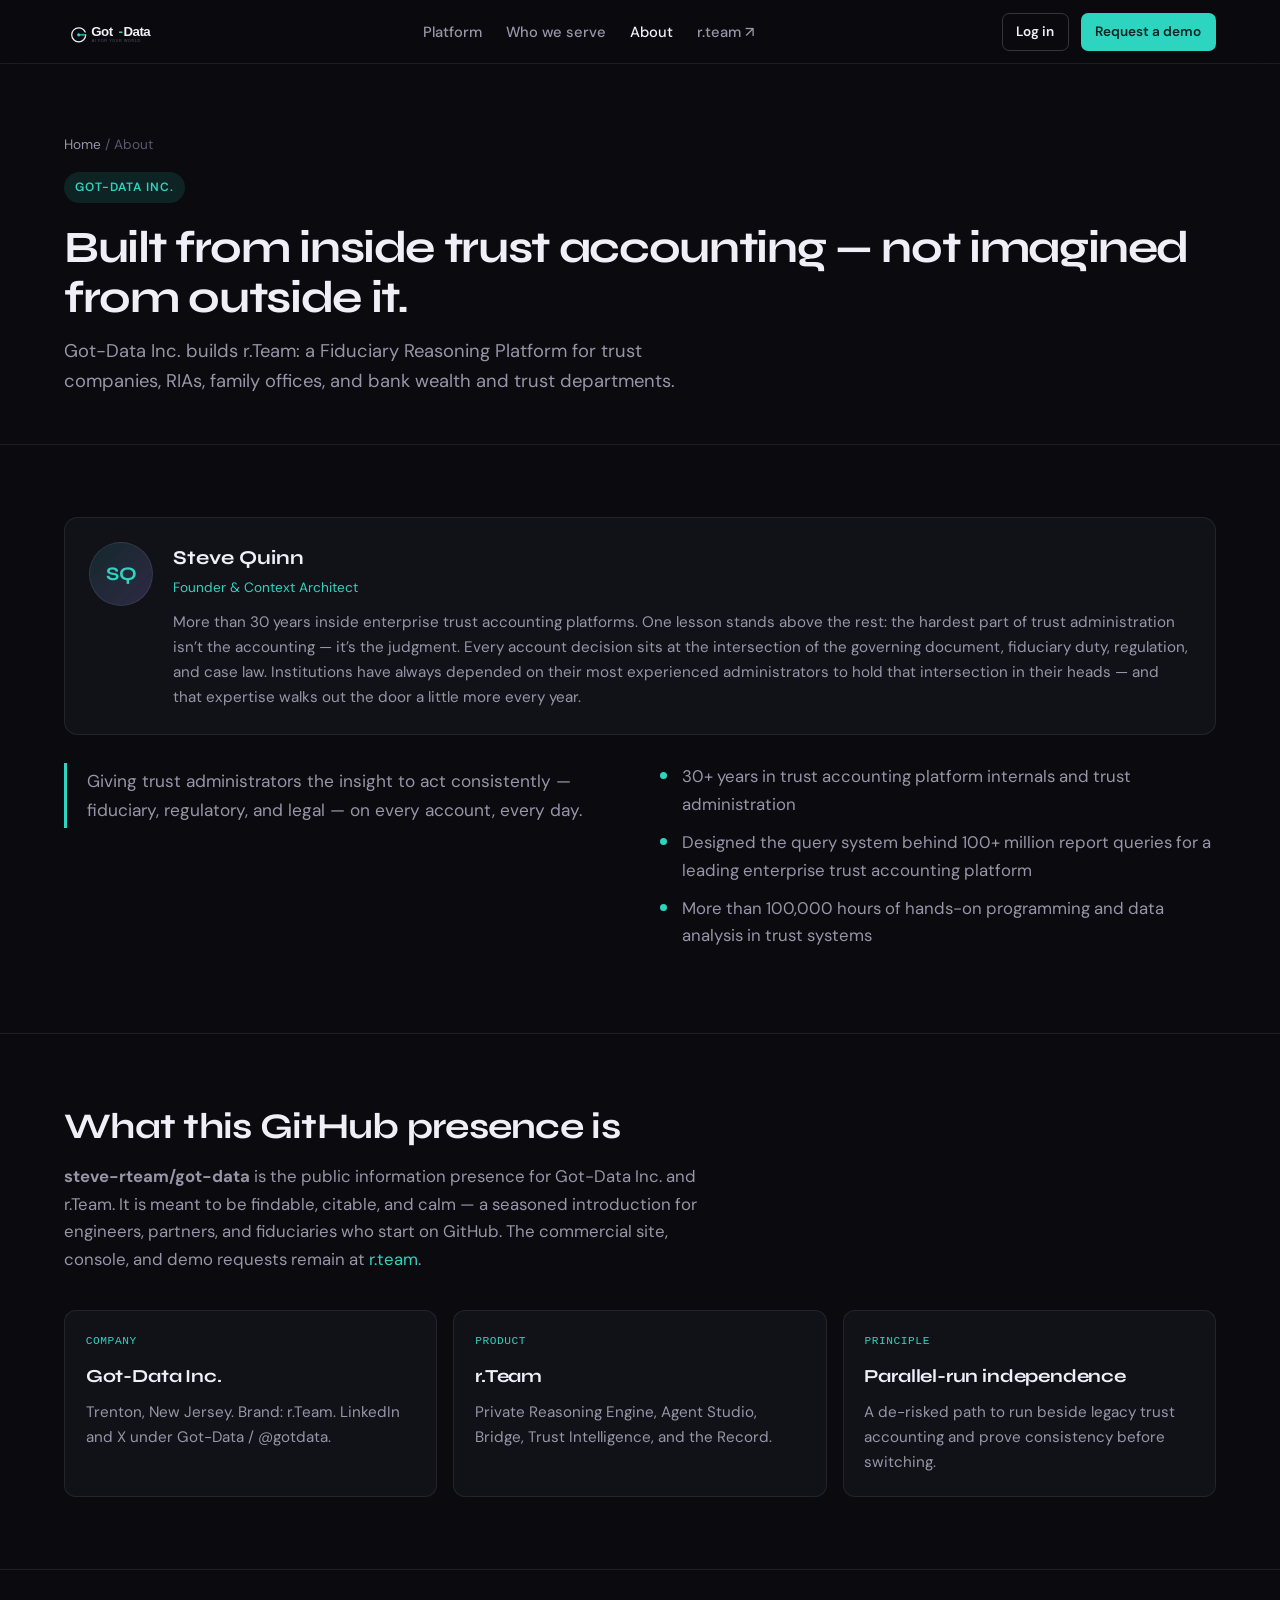
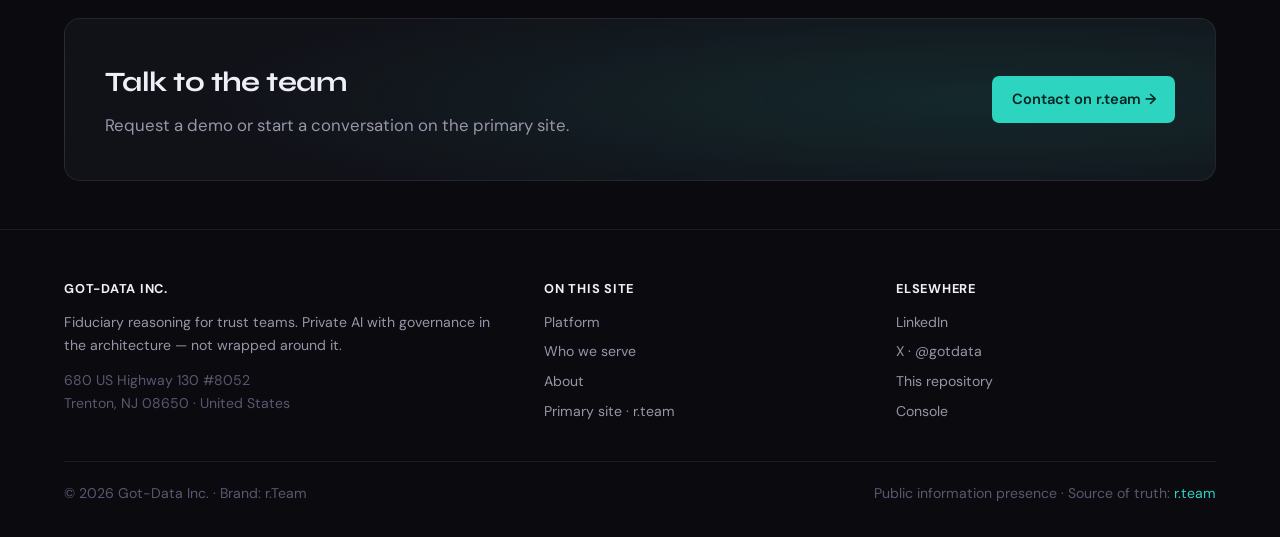
==== about.html @ 8ccc6026 "Add public Got-Data / r.Team information site Seasoned static presence for GitHub Pages: home, platf" ====
<!DOCTYPE html>
<html lang="en">
<head>
  <meta charset="utf-8" />
  <meta name="viewport" content="width=device-width, initial-scale=1" />
  <meta name="theme-color" content="#2DD4BF" />
  <title>About Got-Data Inc. and r.Team</title>
  <meta name="description" content="About Got-Data Inc., founder Steve Quinn, and the public GitHub presence for r.Team." />
  <meta property="og:title" content="About Got-Data Inc. and r.Team" />
  <meta property="og:description" content="About Got-Data Inc., founder Steve Quinn, and the public GitHub presence for r.Team." />
  <meta property="og:type" content="website" />
  <meta property="og:url" content="https://steve-rteam.github.io/got-data/about.html" />
  <meta property="og:site_name" content="r.Team by Got-Data Inc." />
  <link rel="canonical" href="https://steve-rteam.github.io/got-data/about.html" />
  <link rel="icon" href="assets/icon.svg" type="image/svg+xml" />
  <link rel="preconnect" href="https://fonts.googleapis.com" />
  <link rel="preconnect" href="https://fonts.gstatic.com" crossorigin />
  <link href="https://fonts.googleapis.com/css2?family=DM+Sans:ital,opsz,wght@0,9..40,400;0,9..40,500;0,9..40,600;0,9..40,700;1,9..40,400&family=Syne:wght@600;700;800&display=swap" rel="stylesheet" />
  <link rel="stylesheet" href="css/site.css" />
  <script type="application/ld+json">
  {{
    "@context": "https://schema.org",
    "@type": "Organization",
    "name": "Got-Data Inc.",
    "alternateName": ["Got Data", "GotData", "r.Team"],
    "url": "https://r.team",
    "description": "Fiduciary Reasoning Platform built with agents at the core — for trust companies, RIAs, family offices, and bank wealth and trust departments.",
    "logo": "https://steve-rteam.github.io/got-data/assets/logo.svg",
    "brand": {{"@type": "Brand", "name": "r.Team"}},
    "founder": {{"@type": "Person", "name": "Steve Quinn", "jobTitle": "Founder & Context Architect"}},
    "sameAs": [
      "https://www.linkedin.com/company/got-data-inc",
      "https://x.com/gotdata",
      "https://github.com/steve-rteam/got-data"
    ],
    "address": {{
      "@type": "PostalAddress",
      "streetAddress": "680 US Highway 130 #8052",
      "addressLocality": "Trenton",
      "addressRegion": "NJ",
      "postalCode": "08650",
      "addressCountry": "US"
    }}
  }}
  </script>
</head>
<body>
  <a class="skip" href="#main">Skip to main content</a>
  <header class="site-header">
    <div class="container header-inner">
      <a class="brand" href="index.html" aria-label="r.Team home">
        <img src="assets/logo.svg" alt="r.Team — Got-Data Inc." height="28" />
      </a>
      <nav class="nav" aria-label="Primary">
        <a href="platform.html">Platform</a>
        <a href="who-we-serve.html">Who we serve</a>
        <a href="about.html" aria-current="page">About</a>
        <a href="https://r.team" rel="noopener">r.team ↗</a>
      </nav>
      <div class="header-cta">
        <a class="btn btn-ghost btn-sm" href="https://console.r.team" rel="noopener">Log in</a>
        <a class="btn btn-primary btn-sm" href="https://r.team/contact?intent=demo" rel="noopener">Request a demo</a>
      </div>
      <button class="nav-toggle" type="button" aria-expanded="false" aria-controls="mobile-nav" id="nav-toggle">Menu</button>
    </div>
    <div class="mobile-nav" id="mobile-nav" hidden>
      <a href="platform.html">Platform</a>
      <a href="who-we-serve.html">Who we serve</a>
      <a href="about.html">About</a>
      <a href="https://r.team" rel="noopener">r.team</a>
      <a href="https://r.team/contact?intent=demo" rel="noopener">Request a demo</a>
    </div>
  </header>
  <main id="main">

<section class="page-hero">
  <div class="container">
    <p class="crumbs"><a href="index.html">Home</a> / About</p>
    <span class="section-label">Got-Data Inc.</span>
    <h1>Built from inside trust accounting — not imagined from outside it.</h1>
    <p class="lead">
      Got-Data Inc. builds r.Team: a Fiduciary Reasoning Platform for trust companies, RIAs,
      family offices, and bank wealth and trust departments.
    </p>
  </div>
</section>

<section>
  <div class="container">
    <div class="founder">
      <div class="avatar" aria-hidden="true">SQ</div>
      <div>
        <h3>Steve Quinn</h3>
        <div class="role">Founder &amp; Context Architect</div>
        <p>
          More than 30 years inside enterprise trust accounting platforms. One lesson stands above the rest:
          the hardest part of trust administration isn’t the accounting — it’s the judgment. Every account
          decision sits at the intersection of the governing document, fiduciary duty, regulation, and case law.
          Institutions have always depended on their most experienced administrators to hold that intersection
          in their heads — and that expertise walks out the door a little more every year.
        </p>
      </div>
    </div>
    <div style="margin-top:1.75rem" class="split">
      <blockquote class="quote">
        Giving trust administrators the insight to act consistently — fiduciary, regulatory, and legal —
        on every account, every day.
      </blockquote>
      <ul class="list-check">
        <li>30+ years in trust accounting platform internals and trust administration</li>
        <li>Designed the query system behind 100+ million report queries for a leading enterprise trust accounting platform</li>
        <li>More than 100,000 hours of hands-on programming and data analysis in trust systems</li>
      </ul>
    </div>
  </div>
</section>

<section>
  <div class="container">
    <h2 class="h2">What this GitHub presence is</h2>
    <p class="section-intro">
      <strong>steve-rteam/got-data</strong> is the public information presence for Got-Data Inc. and r.Team.
      It is meant to be findable, citable, and calm — a seasoned introduction for engineers, partners,
      and fiduciaries who start on GitHub. The commercial site, console, and demo requests remain at
      <a href="https://r.team">r.team</a>.
    </p>
    <div class="cards">
      <article class="card"><div class="meta">Company</div><h3>Got-Data Inc.</h3><p>Trenton, New Jersey. Brand: r.Team. LinkedIn and X under Got-Data / @gotdata.</p></article>
      <article class="card"><div class="meta">Product</div><h3>r.Team</h3><p>Private Reasoning Engine, Agent Studio, Bridge, Trust Intelligence, and the Record.</p></article>
      <article class="card"><div class="meta">Principle</div><h3>Parallel-run independence</h3><p>A de-risked path to run beside legacy trust accounting and prove consistency before switching.</p></article>
    </div>
  </div>
</section>

<section class="tight">
  <div class="container">
    <div class="cta-band">
      <div>
        <h2>Talk to the team</h2>
        <p>Request a demo or start a conversation on the primary site.</p>
      </div>
      <a class="btn btn-primary" href="https://r.team/contact" rel="noopener">Contact on r.team →</a>
    </div>
  </div>
</section>

  </main>
  <footer class="site-footer">
    <div class="container">
      <div class="footer-grid">
        <div>
          <h4>Got-Data Inc.</h4>
          <p style="margin:0 0 0.75rem;color:var(--text-secondary);max-width:28rem">
            Fiduciary reasoning for trust teams. Private AI with governance in the architecture —
            not wrapped around it.
          </p>
          <p style="margin:0">680 US Highway 130 #8052<br/>Trenton, NJ 08650 · United States</p>
        </div>
        <div>
          <h4>On this site</h4>
          <a href="platform.html">Platform</a>
          <a href="who-we-serve.html">Who we serve</a>
          <a href="about.html">About</a>
          <a href="https://r.team" rel="noopener">Primary site · r.team</a>
        </div>
        <div>
          <h4>Elsewhere</h4>
          <a href="https://www.linkedin.com/company/got-data-inc" rel="noopener">LinkedIn</a>
          <a href="https://x.com/gotdata" rel="noopener">X · @gotdata</a>
          <a href="https://github.com/steve-rteam/got-data" rel="noopener">This repository</a>
          <a href="https://console.r.team" rel="noopener">Console</a>
        </div>
      </div>
      <div class="footer-bottom">
        <span>© 2026 Got-Data Inc. · Brand: r.Team</span>
        <span>Public information presence · Source of truth: <a href="https://r.team">r.team</a></span>
      </div>
    </div>
  </footer>
  <script>
    const btn = document.getElementById('nav-toggle');
    const panel = document.getElementById('mobile-nav');
    if (btn && panel) {
      btn.addEventListener('click', () => {
        const open = panel.classList.toggle('open');
        panel.hidden = !open;
        btn.setAttribute('aria-expanded', open ? 'true' : 'false');
      });
    }
  </script>
</body>
</html>
---- css/site.css ----
:root {
  --bg-base: #0a0a0f;
  --bg-surface: #111118;
  --bg-elevated: #1a1a24;
  --border: rgba(255, 255, 255, 0.08);
  --border-active: rgba(255, 255, 255, 0.18);
  --text-primary: #f0eff8;
  --text-secondary: #9895a8;
  --text-muted: #5a5770;
  --accent: #2dd4bf;
  --accent-dim: rgba(45, 212, 191, 0.12);
  --accent-hover: #25b8a6;
  --coral: #f97066;
  --purple: #a78bfa;
  --font-sans: "DM Sans", ui-sans-serif, system-ui, sans-serif;
  --font-display: "Syne", ui-sans-serif, system-ui, sans-serif;
  --font-mono: ui-monospace, "Cascadia Code", "Segoe UI Mono", Consolas, monospace;
  --max: 72rem;
  --header-h: 4rem;
  --ease: 0.2s ease;
}

*, *::before, *::after { box-sizing: border-box; }
html { scroll-behavior: smooth; }
body {
  margin: 0;
  font-family: var(--font-sans);
  font-size: 1.05rem;
  line-height: 1.65;
  color: var(--text-primary);
  background: var(--bg-base);
  -webkit-font-smoothing: antialiased;
}
img { max-width: 100%; display: block; }
a { color: var(--accent); text-decoration: none; transition: color var(--ease); }
a:hover { color: var(--accent-hover); }
.skip {
  position: absolute; left: -9999px;
}
.skip:focus {
  left: 1rem; top: 1rem; z-index: 100;
  background: var(--accent); color: #0a0a0f; padding: 0.5rem 1rem; border-radius: 0.35rem;
}

.container { width: min(100% - 2.5rem, var(--max)); margin-inline: auto; }

/* Header */
.site-header {
  position: sticky; top: 0; z-index: 50;
  height: var(--header-h);
  border-bottom: 1px solid var(--border);
  background: rgba(10, 10, 15, 0.85);
  backdrop-filter: blur(14px);
}
.header-inner {
  height: var(--header-h);
  display: flex; align-items: center; justify-content: space-between; gap: 1.5rem;
}
.brand { display: flex; align-items: center; gap: 0.75rem; color: var(--text-primary); }
.brand img { height: 1.75rem; width: auto; }
.brand-mark {
  width: 2rem; height: 2rem; border-radius: 0.45rem;
  background: var(--bg-elevated); border: 1px solid var(--border);
}
.brand span { font-family: var(--font-display); font-weight: 700; letter-spacing: -0.02em; font-size: 1.1rem; }
.brand small { display: block; font-size: 0.65rem; color: var(--text-muted); font-weight: 500; letter-spacing: 0.04em; text-transform: uppercase; margin-top: -0.15rem; }

.nav { display: flex; gap: 1.5rem; align-items: center; }
.nav a { color: var(--text-secondary); font-size: 0.92rem; font-weight: 500; }
.nav a:hover, .nav a[aria-current="page"] { color: var(--text-primary); }
.header-cta { display: flex; gap: 0.75rem; align-items: center; }
.btn {
  display: inline-flex; align-items: center; justify-content: center;
  padding: 0.65rem 1.15rem; border-radius: 0.45rem; font-weight: 600; font-size: 0.92rem;
  border: 1px solid transparent; transition: background var(--ease), border-color var(--ease), color var(--ease);
}
.btn-primary { background: var(--accent); color: #062522; }
.btn-primary:hover { background: var(--accent-hover); color: #062522; }
.btn-ghost { background: transparent; color: var(--text-primary); border-color: var(--border-active); }
.btn-ghost:hover { border-color: var(--accent); color: var(--accent); }
.btn-sm { padding: 0.45rem 0.85rem; font-size: 0.85rem; }

.nav-toggle {
  display: none; background: none; border: 1px solid var(--border); color: var(--text-primary);
  border-radius: 0.4rem; padding: 0.4rem 0.55rem; cursor: pointer;
}
.mobile-nav {
  display: none; flex-direction: column; gap: 0.25rem;
  padding: 1rem 1.25rem 1.25rem; border-bottom: 1px solid var(--border);
  background: var(--bg-surface);
}
.mobile-nav.open { display: flex; }
.mobile-nav a { color: var(--text-secondary); padding: 0.55rem 0; font-weight: 500; }

@media (max-width: 860px) {
  .nav, .header-cta { display: none; }
  .nav-toggle { display: inline-flex; }
}

/* Hero */
.hero {
  position: relative;
  padding: 5.5rem 0 4.5rem;
  overflow: hidden;
  border-bottom: 1px solid var(--border);
}
.hero::before {
  content: "";
  position: absolute; inset: 0;
  background: radial-gradient(ellipse 80% 50% at 50% -10%, rgba(45, 212, 191, 0.15), transparent);
  pointer-events: none;
}
.section-label {
  display: inline-block;
  font-size: 0.75rem; font-weight: 600; letter-spacing: 0.08em; text-transform: uppercase;
  color: var(--accent); background: var(--accent-dim);
  padding: 0.35rem 0.7rem; border-radius: 999px; margin-bottom: 1.25rem;
}
.hero h1 {
  font-family: var(--font-display);
  font-size: clamp(2.4rem, 5vw, 3.75rem);
  line-height: 1.08; letter-spacing: -0.03em; font-weight: 700;
  margin: 0 0 1.25rem; max-width: 16ch;
}
.hero h1 .accent { color: var(--accent); }
.lead {
  font-size: 1.15rem; color: var(--text-secondary); max-width: 42rem; margin: 0 0 1rem;
}
.hero-actions { display: flex; flex-wrap: wrap; gap: 0.75rem; margin-top: 1.75rem; }
.hero-grid {
  display: grid; grid-template-columns: 1.2fr 1fr; gap: 3rem; align-items: center;
}
@media (max-width: 900px) { .hero-grid { grid-template-columns: 1fr; } }

.panel {
  background: var(--bg-surface);
  border: 1px solid var(--border);
  border-radius: 0.85rem;
  padding: 1.35rem 1.4rem;
  box-shadow: 0 20px 50px rgba(0,0,0,0.35);
}
.panel-title {
  font-family: var(--font-mono); font-size: 0.72rem; letter-spacing: 0.06em;
  text-transform: uppercase; color: var(--text-muted); margin: 0 0 1rem;
}
.gate { display: grid; gap: 0.85rem; }
.gate-item {
  display: grid; grid-template-columns: auto 1fr; gap: 0.75rem; align-items: start;
  padding-bottom: 0.85rem; border-bottom: 1px solid var(--border);
}
.gate-item:last-child { border-bottom: 0; padding-bottom: 0; }
.gate-num {
  font-family: var(--font-mono); font-size: 0.75rem; color: var(--accent);
  background: var(--accent-dim); width: 1.6rem; height: 1.6rem;
  display: grid; place-items: center; border-radius: 0.35rem; margin-top: 0.1rem;
}
.gate-item strong { display: block; font-size: 0.95rem; margin-bottom: 0.15rem; }
.gate-item span { color: var(--text-secondary); font-size: 0.88rem; line-height: 1.45; }

/* Sections */
section { padding: 4.5rem 0; border-bottom: 1px solid var(--border); }
section.tight { padding: 3rem 0; }
.h2 {
  font-family: var(--font-display); font-size: clamp(1.7rem, 3vw, 2.25rem);
  letter-spacing: -0.02em; line-height: 1.15; margin: 0 0 1rem;
}
.section-intro { color: var(--text-secondary); max-width: 40rem; margin: 0 0 2.25rem; }

.cards {
  display: grid; grid-template-columns: repeat(3, 1fr); gap: 1rem;
}
@media (max-width: 900px) { .cards { grid-template-columns: 1fr; } }
.card {
  background: var(--bg-surface); border: 1px solid var(--border);
  border-radius: 0.75rem; padding: 1.35rem 1.3rem;
  transition: border-color var(--ease), transform var(--ease);
}
.card:hover { border-color: var(--border-active); transform: translateY(-2px); }
.card h3 {
  font-family: var(--font-display); font-size: 1.15rem; margin: 0 0 0.5rem; letter-spacing: -0.01em;
}
.card p { margin: 0; color: var(--text-secondary); font-size: 0.95rem; }
.card .meta {
  font-family: var(--font-mono); font-size: 0.7rem; letter-spacing: 0.05em;
  text-transform: uppercase; color: var(--accent); margin-bottom: 0.65rem;
}

.split {
  display: grid; grid-template-columns: 1fr 1fr; gap: 2.5rem; align-items: start;
}
@media (max-width: 800px) { .split { grid-template-columns: 1fr; } }

.stack-layers { display: grid; gap: 0.65rem; }
.layer {
  border: 1px solid var(--border); border-radius: 0.65rem; padding: 1rem 1.15rem;
  background: var(--bg-surface);
}
.layer.mid {
  border-color: rgba(45, 212, 191, 0.35);
  background: linear-gradient(180deg, rgba(45,212,191,0.08), var(--bg-surface));
}
.layer .label { font-family: var(--font-mono); font-size: 0.7rem; color: var(--text-muted); text-transform: uppercase; letter-spacing: 0.06em; }
.layer .title { font-weight: 650; margin: 0.2rem 0 0.35rem; }
.layer .chips { display: flex; flex-wrap: wrap; gap: 0.4rem; }
.chip {
  font-size: 0.78rem; color: var(--text-secondary);
  border: 1px solid var(--border); border-radius: 999px; padding: 0.2rem 0.55rem;
}
.layer.mid .chip { border-color: rgba(45,212,191,0.3); color: var(--accent); }

.quote {
  border-left: 3px solid var(--accent);
  padding: 0.25rem 0 0.25rem 1.25rem;
  color: var(--text-secondary);
  font-size: 1.08rem;
  margin: 0;
}
.founder {
  display: grid; grid-template-columns: auto 1fr; gap: 1.25rem; align-items: start;
  background: var(--bg-surface); border: 1px solid var(--border); border-radius: 0.85rem; padding: 1.5rem;
}
.avatar {
  width: 4rem; height: 4rem; border-radius: 999px;
  background: linear-gradient(135deg, var(--accent-dim), rgba(167,139,250,0.2));
  border: 1px solid var(--border); display: grid; place-items: center;
  font-family: var(--font-display); font-weight: 700; color: var(--accent); font-size: 1.2rem;
}
.founder h3 { margin: 0 0 0.15rem; font-family: var(--font-display); }
.founder .role { color: var(--accent); font-size: 0.85rem; margin-bottom: 0.65rem; }
.founder p { margin: 0; color: var(--text-secondary); font-size: 0.95rem; }

.stats {
  display: grid; grid-template-columns: repeat(3, 1fr); gap: 1rem;
}
@media (max-width: 700px) { .stats { grid-template-columns: 1fr; } }
.stat {
  padding: 1.25rem; border-radius: 0.75rem; background: var(--bg-surface); border: 1px solid var(--border);
}
.stat strong {
  display: block; font-family: var(--font-display); font-size: 1.75rem; letter-spacing: -0.02em; color: var(--accent);
}
.stat span { color: var(--text-secondary); font-size: 0.9rem; }

.cta-band {
  background:
    radial-gradient(ellipse 70% 80% at 80% 50%, rgba(45,212,191,0.12), transparent),
    var(--bg-surface);
  border: 1px solid var(--border);
  border-radius: 1rem;
  padding: 2.5rem;
  display: flex; flex-wrap: wrap; gap: 1.5rem; align-items: center; justify-content: space-between;
}
.cta-band h2 { margin: 0 0 0.4rem; font-family: var(--font-display); font-size: 1.75rem; letter-spacing: -0.02em; }
.cta-band p { margin: 0; color: var(--text-secondary); max-width: 32rem; }

/* Footer */
.site-footer {
  padding: 3rem 0 2rem;
  color: var(--text-muted); font-size: 0.88rem;
}
.footer-grid {
  display: grid; grid-template-columns: 1.4fr 1fr 1fr; gap: 2rem;
  margin-bottom: 2rem;
}
@media (max-width: 700px) { .footer-grid { grid-template-columns: 1fr; } }
.footer-grid h4 {
  color: var(--text-primary); font-size: 0.8rem; text-transform: uppercase;
  letter-spacing: 0.06em; margin: 0 0 0.75rem;
}
.footer-grid a { display: block; color: var(--text-secondary); margin-bottom: 0.4rem; }
.footer-grid a:hover { color: var(--accent); }
.footer-bottom {
  border-top: 1px solid var(--border); padding-top: 1.25rem;
  display: flex; flex-wrap: wrap; gap: 0.75rem; justify-content: space-between;
}

.page-hero { padding: 3.5rem 0 2rem; border-bottom: 1px solid var(--border); }
.page-hero h1 {
  font-family: var(--font-display); font-size: clamp(2rem, 4vw, 2.8rem);
  letter-spacing: -0.03em; margin: 0 0 0.85rem; line-height: 1.1;
}
.crumbs { font-size: 0.85rem; color: var(--text-muted); margin-bottom: 1rem; }
.crumbs a { color: var(--text-secondary); }

.list-check { list-style: none; padding: 0; margin: 0; }
.list-check li {
  position: relative; padding-left: 1.4rem; margin-bottom: 0.65rem; color: var(--text-secondary);
}
.list-check li::before {
  content: ""; position: absolute; left: 0; top: 0.55rem;
  width: 0.45rem; height: 0.45rem; border-radius: 999px; background: var(--accent);
}

code, .mono { font-family: var(--font-mono); font-size: 0.88em; }
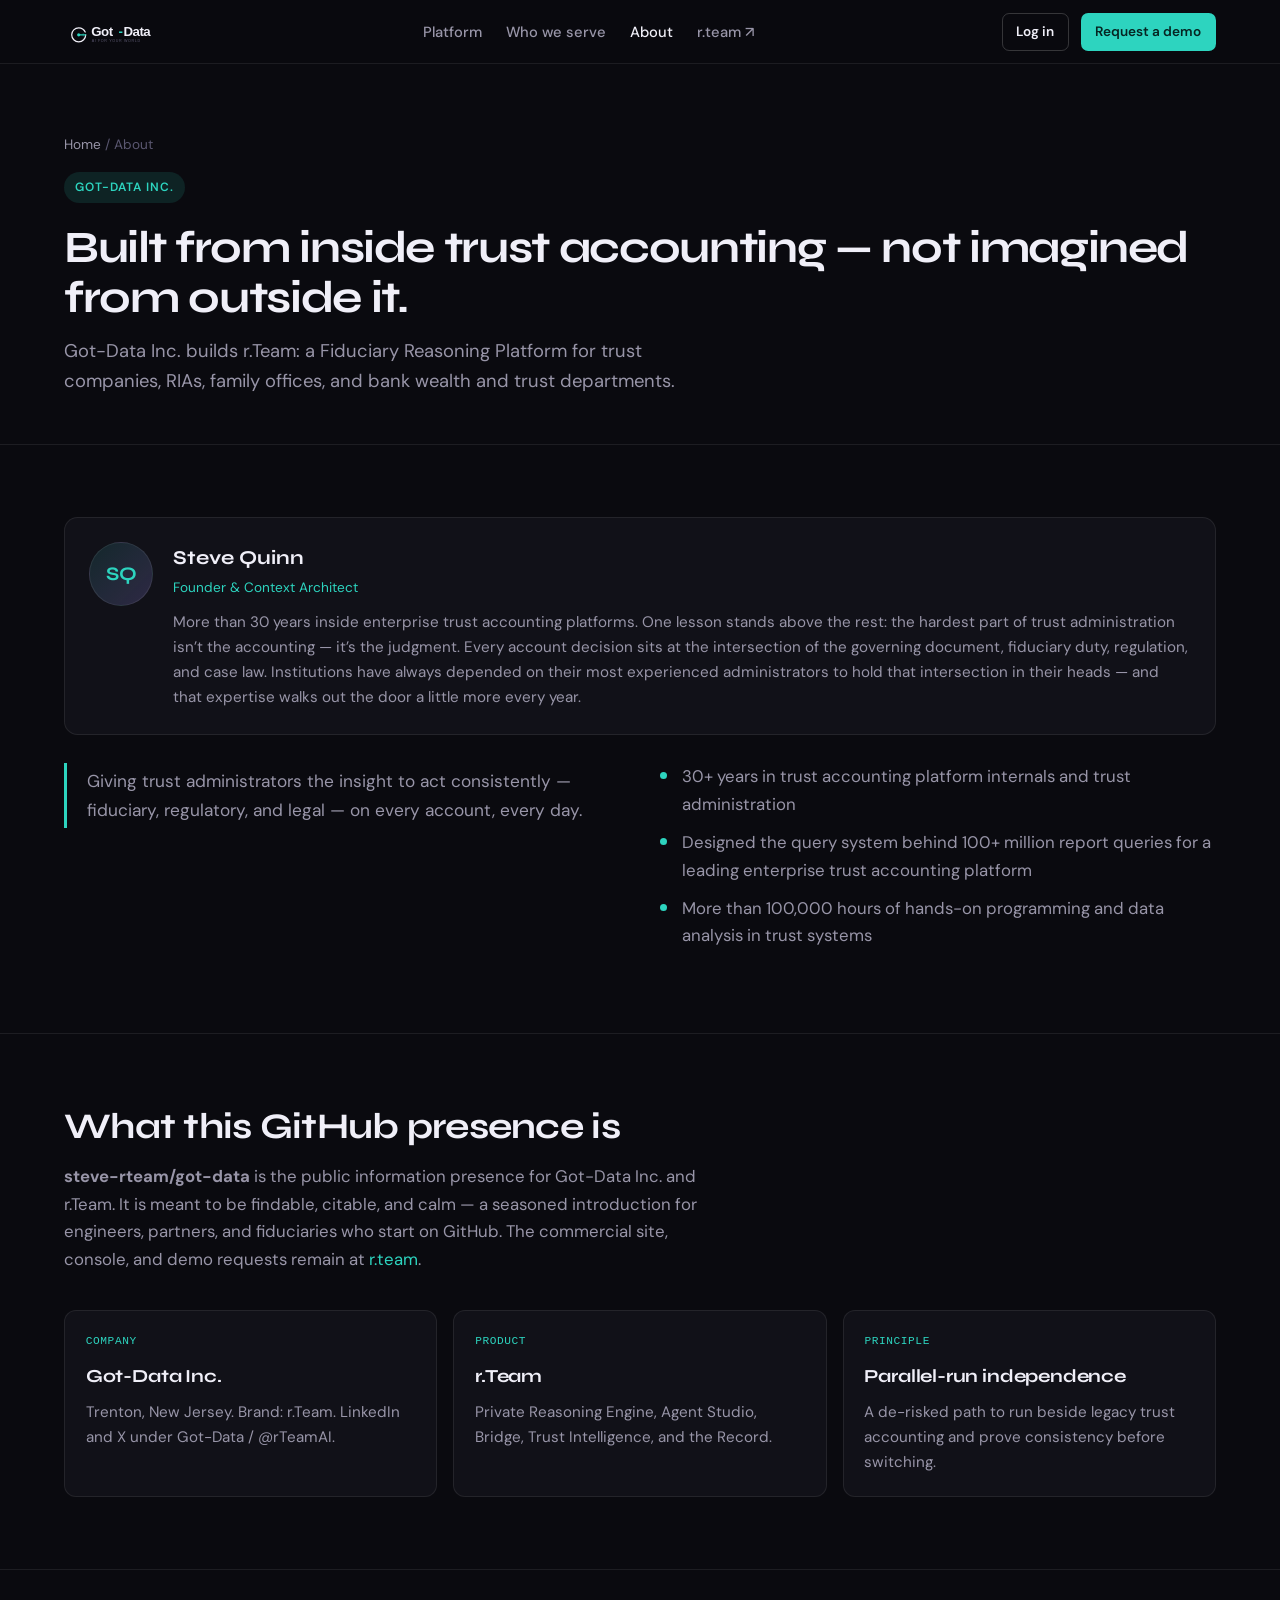
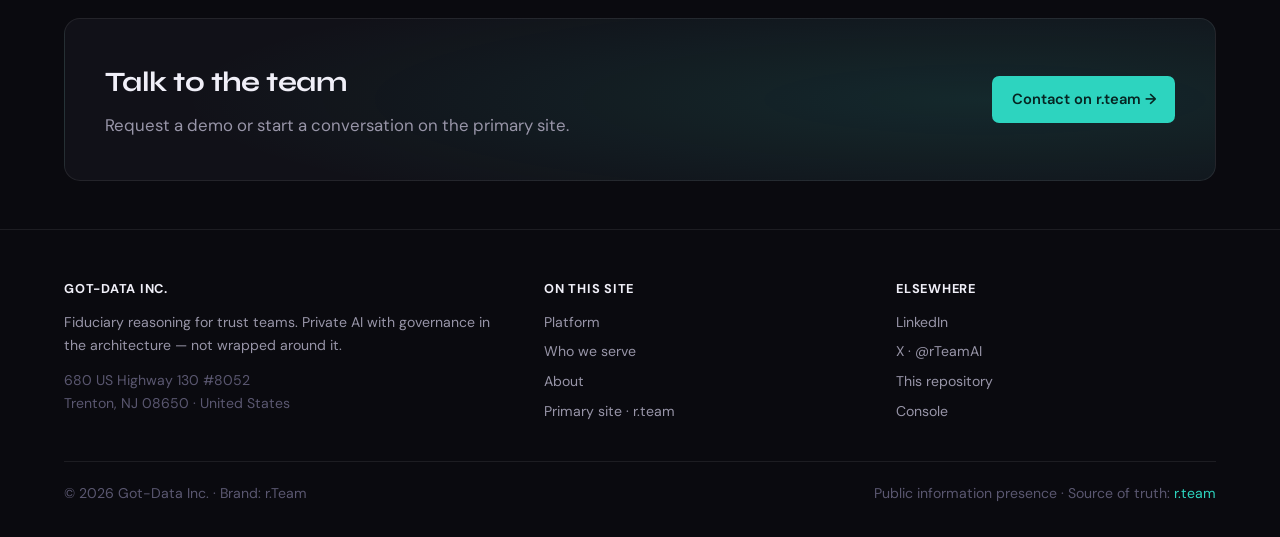
==== commit eefe0c18: "Update X handle from @gotdata to @rTeamAI" ====
--- a/about.html
+++ b/about.html
@@ -30,7 +30,7 @@
     "founder": {{"@type": "Person", "name": "Steve Quinn", "jobTitle": "Founder & Context Architect"}},
     "sameAs": [
       "https://www.linkedin.com/company/got-data-inc",
-      "https://x.com/gotdata",
+      "https://x.com/rTeamAI",
       "https://github.com/steve-rteam/got-data"
     ],
     "address": {{
@@ -125,7 +125,7 @@
       <a href="https://r.team">r.team</a>.
     </p>
     <div class="cards">
-      <article class="card"><div class="meta">Company</div><h3>Got-Data Inc.</h3><p>Trenton, New Jersey. Brand: r.Team. LinkedIn and X under Got-Data / @gotdata.</p></article>
+      <article class="card"><div class="meta">Company</div><h3>Got-Data Inc.</h3><p>Trenton, New Jersey. Brand: r.Team. LinkedIn and X under Got-Data / @rTeamAI.</p></article>
       <article class="card"><div class="meta">Product</div><h3>r.Team</h3><p>Private Reasoning Engine, Agent Studio, Bridge, Trust Intelligence, and the Record.</p></article>
       <article class="card"><div class="meta">Principle</div><h3>Parallel-run independence</h3><p>A de-risked path to run beside legacy trust accounting and prove consistency before switching.</p></article>
     </div>
@@ -166,7 +166,7 @@
         <div>
           <h4>Elsewhere</h4>
           <a href="https://www.linkedin.com/company/got-data-inc" rel="noopener">LinkedIn</a>
-          <a href="https://x.com/gotdata" rel="noopener">X · @gotdata</a>
+          <a href="https://x.com/rTeamAI" rel="noopener">X · @rTeamAI</a>
           <a href="https://github.com/steve-rteam/got-data" rel="noopener">This repository</a>
           <a href="https://console.r.team" rel="noopener">Console</a>
         </div>
